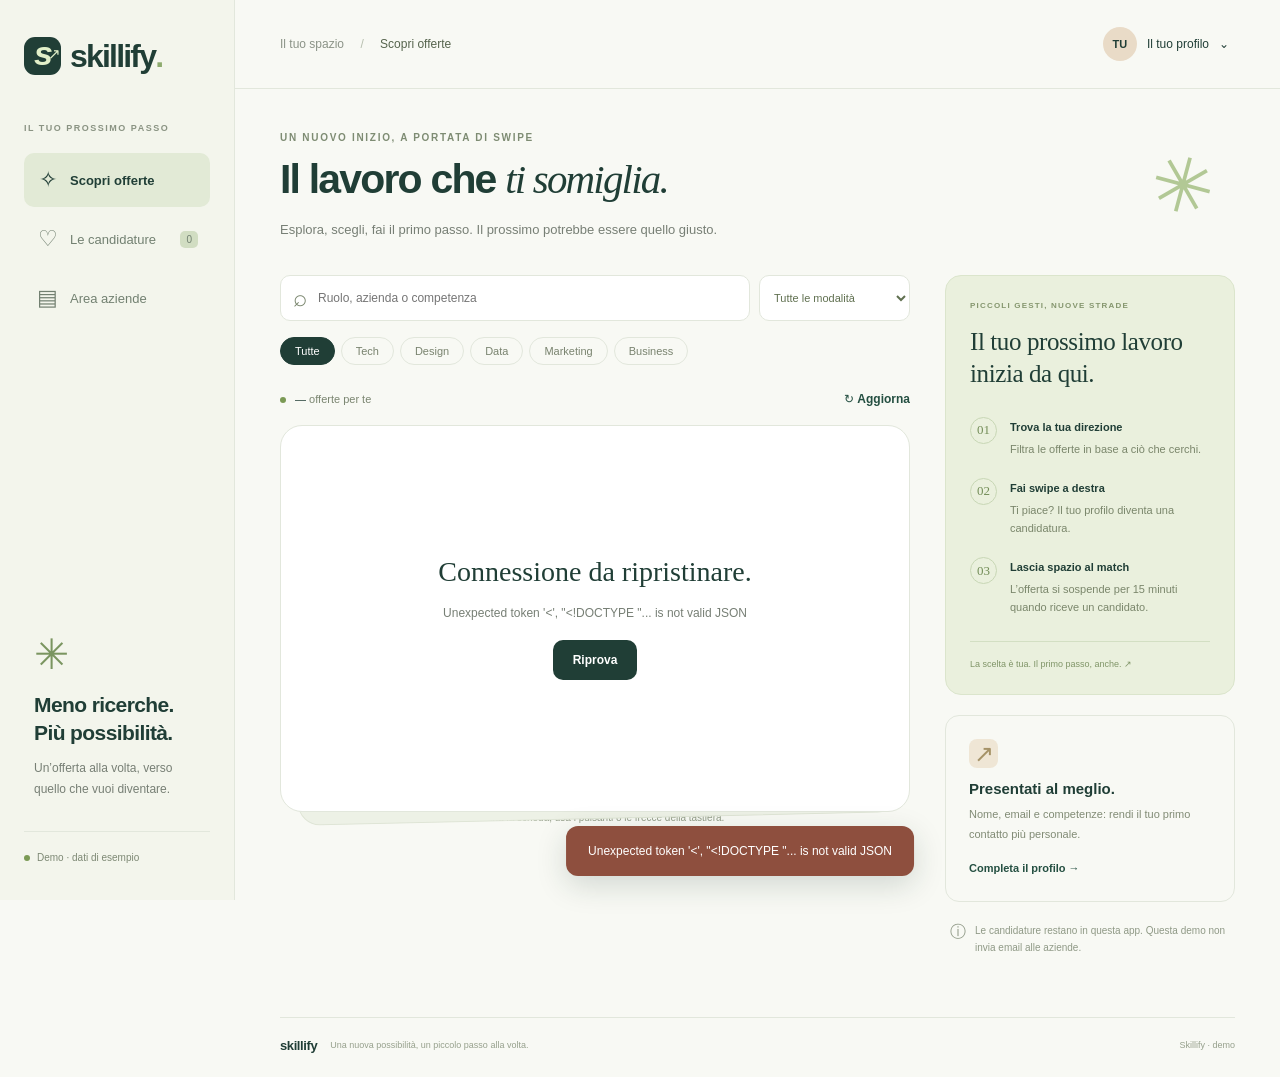
==== public/index.html @ 26acae5c "Add Skillify web interface with employer sign-in" ====
<!doctype html>
<html lang="it">
<head>
  <meta charset="UTF-8"><meta name="viewport" content="width=device-width, initial-scale=1">
  <meta name="theme-color" content="#193c34"><title>Skillify · Il lavoro che ti somiglia</title>
  <link rel="icon" href="/favicon.svg" type="image/svg+xml"><link rel="stylesheet" href="/static/style.css">
  <script src="/static/app.js" defer></script>
</head>
<body>
  <aside class="sidebar">
    <a class="brand" href="/" aria-label="Skillify, pagina iniziale"><span class="brand-mark">s<span>↗</span></span>skillify<span class="brand-dot">.</span></a>
    <div class="workspace-label">IL TUO PROSSIMO PASSO</div>
    <nav aria-label="Navigazione principale">
      <button class="nav-item active" data-view="discover"><span aria-hidden="true">✧</span> Scopri offerte</button>
      <button class="nav-item" data-view="applications"><span aria-hidden="true">♡</span> Le candidature <small id="application-count">0</small></button>
      <button class="nav-item" data-view="employer"><span aria-hidden="true">▤</span> Area aziende</button>
    </nav>
    <div class="sidebar-note"><span class="tiny-star">✳</span><strong>Meno ricerche.<br>Più possibilità.</strong><p>Un’offerta alla volta, verso quello che vuoi diventare.</p></div>
    <div class="sidebar-bottom"><span class="demo-dot"></span> Demo · dati di esempio</div>
  </aside>
  <div class="main-shell">
    <header class="topbar"><div class="breadcrumb">Il tuo spazio <span>/</span> <strong id="current-page">Scopri offerte</strong></div><button class="profile-button" id="profile-button"><span class="avatar" id="avatar">TU</span><span id="profile-label">Il tuo profilo</span><span aria-hidden="true">⌄</span></button></header>
    <main>
      <section id="discover-view" class="view">
        <div class="page-heading"><div><div class="eyebrow">UN NUOVO INIZIO, A PORTATA DI SWIPE</div><h1>Il lavoro che <em>ti somiglia.</em></h1><p>Esplora, scegli, fai il primo passo. Il prossimo potrebbe essere quello giusto.</p></div><span class="heading-symbol" aria-hidden="true">✳</span></div>
        <div class="discovery-layout">
          <div class="deck-column">
            <div class="filter-bar"><label class="search-box"><span aria-hidden="true">⌕</span><input type="search" id="search" placeholder="Ruolo, azienda o competenza" aria-label="Cerca offerte"></label><select id="mode-filter" aria-label="Modalità di lavoro"><option value="">Tutte le modalità</option><option>Remoto</option><option>Ibrido</option><option>In sede</option></select></div>
            <div class="category-bar" role="group" aria-label="Categoria"><button class="chip selected" data-category="">Tutte</button><button class="chip" data-category="Engineering">Tech</button><button class="chip" data-category="Design">Design</button><button class="chip" data-category="Data">Data</button><button class="chip" data-category="Marketing">Marketing</button><button class="chip" data-category="Business">Business</button></div>
            <div class="deck-heading"><span><span class="live-dot"></span> <strong id="available-count">—</strong> offerte per te</span><button class="text-button" id="refresh-button">↻ Aggiorna</button></div>
            <div class="card-area" id="card-area" aria-live="polite"><div class="loading">Caricamento delle offerte…</div></div>
            <div class="swipe-controls" id="swipe-controls"><button class="swipe-button skip" id="skip-button" aria-label="Salta offerta"><span aria-hidden="true">×</span><small>Passo</small></button><div class="swipe-caption">Segui il tuo istinto.<span>← passa · candidati →</span></div><button class="swipe-button apply" id="apply-button" aria-label="Candidati all’offerta"><span aria-hidden="true">♡</span><small>Mi interessa</small></button></div>
            <p class="keyboard-hint">Trascina la scheda, usa i pulsanti o le frecce della tastiera.</p>
          </div>
          <aside class="insights">
            <div class="how-card"><div class="mini-label">PICCOLI GESTI, NUOVE STRADE</div><h2>Il tuo prossimo lavoro<br>inizia da qui.</h2><div class="how-step"><span>01</span><div><strong>Trova la tua direzione</strong><p>Filtra le offerte in base a ciò che cerchi.</p></div></div><div class="how-step"><span>02</span><div><strong>Fai swipe a destra</strong><p>Ti piace? Il tuo profilo diventa una candidatura.</p></div></div><div class="how-step"><span>03</span><div><strong>Lascia spazio al match</strong><p>L’offerta si sospende per <span class="pause-duration">15 minuti</span> quando riceve un candidato.</p></div></div><div class="how-footer">La scelta è tua. Il primo passo, anche. ↗</div></div>
            <div class="profile-prompt"><span aria-hidden="true">↗</span><h3>Presentati al meglio.</h3><p>Nome, email e competenze: rendi il tuo primo contatto più personale.</p><button class="text-button" id="edit-profile">Completa il profilo →</button></div>
            <div class="local-note"><span aria-hidden="true">ⓘ</span><p>Le candidature restano in questa app. Questa demo non invia email alle aziende.</p></div>
          </aside>
        </div>
      </section>
      <section id="applications-view" class="view" hidden><div class="page-heading"><div><div class="eyebrow">I PASSI CHE HAI FATTO</div><h1>Le tue <em>candidature.</em></h1><p>Tutte le opportunità che hai scelto, raccolte in un posto.</p></div></div><div id="applications-list" class="list-stack"></div></section>
      <section id="employer-view" class="view" hidden><div class="page-heading"><div><div class="eyebrow">UNO SPAZIO PER CHI CERCA TALENTI</div><h1>Incontra il tuo <em>prossimo team.</em></h1><p>Pubblica un’offerta e gestisci le candidature ricevute.</p></div><div class="row-actions"><button class="text-button" id="admin-logout" hidden>Esci</button><button class="primary-button" id="new-job">+ Nuova offerta</button></div></div><div class="demo-banner" id="employer-note">Pannello demo locale: accessibile a chi usa questo computer. Non include account aziendali o autenticazione.</div><div class="dashboard-stats" id="dashboard-stats"></div><div id="employer-list" class="list-stack"></div></section>
      <footer>skillify<span>Una nuova possibilità, un piccolo passo alla volta.</span><span>Skillify · demo</span></footer>
    </main>
  </div>
  <dialog id="profile-dialog"><form id="profile-form"><div class="dialog-heading"><div><div class="eyebrow">PIACERE DI CONOSCERTI</div><h2>Il tuo profilo</h2></div><button type="button" class="close-button" data-close="profile-dialog" aria-label="Chiudi">×</button></div><p>Questi dati saranno visibili nel pannello aziende quando ti candidi.</p><label>Nome e cognome<input name="name" required maxlength="100" autocomplete="name" placeholder="Es. Giulia Rossi"></label><label>Email<input name="email" type="email" required maxlength="254" autocomplete="email" placeholder="nome@esempio.it"></label><label>Le tue competenze <small>(facoltativo)</small><input name="skills" maxlength="300" placeholder="Es. Python, design, comunicazione"></label><p class="form-error" id="profile-error" role="alert"></p><button class="primary-button full-width" type="submit">Salva profilo</button><small class="dialog-footnote">Il profilo è associato al browser per 30 giorni. Un altro browser o una finestra privata crea un candidato distinto.</small></form></dialog>
  <dialog id="job-dialog"><form id="job-form"><div class="dialog-heading"><div><div class="eyebrow">APRI UNA NUOVA POSSIBILITÀ</div><h2>Pubblica un’offerta</h2></div><button type="button" class="close-button" data-close="job-dialog" aria-label="Chiudi">×</button></div><div class="form-grid"><label>Ruolo<input name="title" required maxlength="100" placeholder="Frontend Developer"></label><label>Azienda<input name="company" required maxlength="100" placeholder="La tua azienda"></label><label>Località<input name="location" required maxlength="100" placeholder="Milano"></label><label>Modalità<select name="mode"><option>Ibrido</option><option>Remoto</option><option>In sede</option></select></label><label>Categoria<select name="category"><option>Engineering</option><option>Design</option><option>Data</option><option>Marketing</option><option>Business</option></select></label><label>Contratto<input name="contract" required maxlength="100" placeholder="Tempo indeterminato"></label></div><label>Retribuzione<input name="salary" required maxlength="100" placeholder="€ 30.000 – 40.000 / anno"></label><label>Competenze, separate da virgole<input name="tags" maxlength="300" placeholder="Python, SQL, API"></label><label>Descrizione<textarea name="description" rows="4" required maxlength="3000" placeholder="Racconta il ruolo e il team…"></textarea></label><p class="form-error" id="job-error" role="alert"></p><button class="primary-button full-width" type="submit">Pubblica offerta</button></form></dialog>
  <dialog id="admin-dialog"><form id="admin-form"><div class="dialog-heading"><div><div class="eyebrow">AREA AZIENDE</div><h2>Accedi al tuo spazio</h2></div><button type="button" class="close-button" data-close="admin-dialog" aria-label="Chiudi">×</button></div><p>Inserisci la password dell’area aziende per pubblicare offerte e consultare i candidati.</p><label>Password<input name="password" type="password" required maxlength="500" autocomplete="current-password"></label><p class="form-error" id="admin-error" role="alert"></p><button class="primary-button full-width" type="submit">Accedi</button></form></dialog>
  <div id="toast" class="toast" role="status" hidden></div>
</body>
</html>
---- static/style.css ----
@charset "UTF-8";
:root{--ink:#203e36;--muted:#777f75;--green:#244f41;--paper:#f8f9f4;--line:#e2e7dc;--accent:#d7edb7;--white:#fff;--coral:#d27c60;--radius:22px;font-family:Inter,"Segoe UI",Arial,sans-serif;color:var(--ink);background:var(--paper);font-synthesis:none}
*{box-sizing:border-box}body{margin:0}button,input,select,textarea{font:inherit}button,a,input,select,textarea{-webkit-tap-highlight-color:transparent}button{cursor:pointer}button:disabled{cursor:wait;opacity:.55}button:focus-visible,a:focus-visible,input:focus-visible,select:focus-visible,textarea:focus-visible{outline:3px solid #88b276;outline-offset:4px}button{color:inherit}a{color:inherit;text-decoration:none}[hidden]{display:none!important}h1,h2,h3,p{margin:0}button{border:0;background:none}input,select,textarea{max-width:100%}.sidebar{width:235px;position:fixed;inset:0 auto 0 0;border-right:1px solid var(--line);padding:37px 24px;display:flex;flex-direction:column;background:#f3f5ec}.brand{font-size:32px;font-weight:800;letter-spacing:-1.8px;display:flex;align-items:center;gap:9px}.brand-dot{color:#8daa6e;margin-left:-9px}.brand-mark{width:37px;height:38px;border-radius:11px;background:var(--ink);color:#e2f0c9;font-size:34px;line-height:32px;text-align:center;position:relative;font-style:italic}.brand-mark span{position:absolute;font-size:15px;top:1px;right:2px}.workspace-label{font-size:9px;letter-spacing:1.5px;color:#8a9383;margin:48px 0 15px;font-weight:700}.nav-item{display:flex;align-items:center;gap:11px;width:100%;padding:14px 12px;border-radius:10px;text-align:left;font-size:13px;color:#728071;margin:5px 0}.nav-item>span{font-size:22px;width:23px;text-align:center}.nav-item.active{background:#e2ead6;color:var(--ink);font-weight:700}.nav-item small{margin-left:auto;background:#d1ddc2;padding:3px 6px;border-radius:5px;font-size:10px}.sidebar-note{margin-top:auto;padding:25px 10px 30px}.tiny-star{color:#7a9560;font-size:42px;display:block;margin-bottom:12px}.sidebar-note strong{font-size:21px;line-height:1.3;letter-spacing:-.6px}.sidebar-note p{font-size:12px;color:var(--muted);line-height:1.8;margin-top:12px}.sidebar-bottom{border-top:1px solid var(--line);padding-top:20px;font-size:10px;color:#7d8874;display:flex;gap:7px;align-items:center}.demo-dot,.live-dot{width:6px;height:6px;display:inline-block;border-radius:50%;background:#7b9a55}.main-shell{margin-left:235px}.topbar{height:89px;border-bottom:1px solid var(--line);display:flex;justify-content:space-between;align-items:center;padding:0 45px}.breadcrumb{font-size:12px;color:#8b9387}.breadcrumb span{margin:0 13px;color:#b6beae}.breadcrumb strong{color:#56644d;font-weight:500}.profile-button{display:flex;align-items:center;gap:10px;font-size:12px}.avatar{width:34px;height:34px;border-radius:50%;background:#e9dbc7;display:grid;place-items:center;font-size:11px;font-weight:700}main{max-width:1320px;margin:auto;padding:43px 45px 0}.page-heading{display:flex;align-items:center;justify-content:space-between;gap:20px;margin-bottom:34px}.eyebrow{font-size:10px;letter-spacing:1.7px;font-weight:700;color:#7e8c73;margin-bottom:13px}h1{font-size:clamp(32px,3.2vw,46px);font-weight:600;letter-spacing:-1.8px;line-height:1.16}h1 em{font-family:Georgia,"Times New Roman",serif;font-weight:400}h1+p{font-size:13px;line-height:1.7;color:var(--muted);margin-top:15px}.heading-symbol{font-size:76px;line-height:1;color:#b2c895;transform:rotate(15deg);margin-right:20px}.discovery-layout{display:grid;grid-template-columns:minmax(330px,1fr) 290px;gap:35px}.filter-bar{display:flex;gap:9px}.search-box{flex:1;display:flex;align-items:center;gap:9px;background:white;border:1px solid var(--line);border-radius:10px;padding:10px 12px;min-width:0}.search-box span{font-size:24px;line-height:1;color:#7b876f}.search-box input{border:0;background:none;width:100%;font-size:12px;outline:none;color:var(--ink)}.filter-bar select{border:1px solid var(--line);border-radius:10px;font-size:11px;padding:0 10px;color:#607050;background:white;width:151px}.category-bar{display:flex;gap:6px;flex-wrap:wrap;margin:16px 0 23px}.chip{border:1px solid var(--line);border-radius:30px;padding:7px 14px;font-size:11px;color:#79836f;background:transparent}.chip.selected{background:var(--ink);border-color:var(--ink);color:white}.deck-heading{display:flex;align-items:center;justify-content:space-between;font-size:11px;color:#7a8570;margin-bottom:15px}.deck-heading .live-dot{margin-right:6px}.deck-heading strong{font-weight:500;color:var(--ink)}.text-button{font-size:12px;font-weight:600;color:var(--green);padding:4px 0}.text-button:hover{text-decoration:underline}.card-area{position:relative;min-height:387px}.card-area:before{content:"";position:absolute;inset:14px 14px -7px;border:1px solid #dfe5d6;border-radius:var(--radius);background:#edf1e6;transform:rotate(-1.3deg);z-index:0}.job-card{position:relative;background:white;border:1px solid #dce3d5;box-shadow:0 8px 28px #23423208;border-radius:var(--radius);padding:26px 28px;min-height:387px;touch-action:pan-y;user-select:none;z-index:1;transition:transform .2s,opacity .2s;overflow:hidden}.company-row{display:flex;gap:13px;align-items:center;margin-bottom:27px}.company-icon{width:48px;height:48px;border-radius:13px;display:grid;place-items:center;background:#e8eddf;color:#4a6645;font-size:16px;font-weight:700;flex-shrink:0}.company-icon.violet{background:#eeebf8;color:#7b719b}.company-icon.blue{background:#e3edf4;color:#5f829b}.company-icon.orange{background:#f8ebdb;color:#ba8b4e}.company-name{font-size:14px;font-weight:600}.company-caption{font-size:10px;color:#87917d;margin-top:4px}.category-pill{margin-left:auto;border:1px solid var(--line);border-radius:5px;padding:5px 8px;font-size:9px;color:#7d8974}.job-card h2{font-size:28px;font-weight:600;letter-spacing:-.8px;line-height:1.2}.job-meta{display:flex;gap:14px;flex-wrap:wrap;font-size:11px;color:#7c8675;margin:13px 0 17px}.tags{display:flex;gap:7px;flex-wrap:wrap;margin:19px 0}.tag{padding:6px 9px;border-radius:5px;background:#f3f5ee;font-size:10px;color:#68775a}.job-description{font-size:12px;line-height:1.8;color:#78816f;white-space:pre-line}.salary-row{display:flex;justify-content:space-between;align-items:center;gap:10px;border-top:1px solid #e9ede4;margin-top:24px;padding-top:17px;font-size:10px;color:#929a8b}.salary-row strong{font-size:13px;font-weight:600;color:var(--ink)}.swipe-stamp{position:absolute;top:95px;border:3px solid;border-radius:7px;padding:8px 14px;font-size:26px;font-weight:800;opacity:0;pointer-events:none;z-index:2}.swipe-stamp.yes{left:30px;color:#568050;transform:rotate(-15deg)}.swipe-stamp.no{right:30px;color:#cc8069;transform:rotate(15deg)}.swipe-controls{display:flex;justify-content:center;gap:35px;align-items:center;margin:27px 0 15px}.swipe-button{display:flex;flex-direction:column;align-items:center;gap:7px;font-size:10px;min-width:80px}.swipe-button>span{height:57px;width:57px;border-radius:50%;display:grid;place-items:center;font-size:31px;box-shadow:0 4px 8px #24413205;border:1px solid}.swipe-button.skip>span{border-color:#ecd6c9;background:#fff5ed;color:#c67d60}.swipe-button.apply>span{border-color:#c7d8b4;background:#e6f0d8;color:#48713d}.swipe-button:hover>span{transform:translateY(-3px)}.swipe-caption{font-family:Georgia,serif;font-style:italic;font-size:17px;text-align:center;color:#7d8a6d}.swipe-caption span{display:block;font-family:Inter,"Segoe UI",sans-serif;font-style:normal;font-size:10px;color:#9aa38f;margin-top:6px}.keyboard-hint{text-align:center;font-size:10px;color:#929c87;margin-bottom:8px}.insights{padding-top:0}.how-card{background:#eaf0dd;border:1px solid #dbe5cc;border-radius:16px;padding:25px 24px}.mini-label{font-size:8px;font-weight:700;letter-spacing:1.2px;color:#85966e}.how-card h2{font-family:Georgia,serif;font-weight:400;font-size:25px;letter-spacing:-.4px;line-height:1.3;margin:16px 0 26px}.how-step{display:flex;gap:13px;margin:20px 0}.how-step>span{font-family:Georgia,serif;font-size:13px;border:1px solid #c8d7b5;width:27px;height:27px;flex-shrink:0;border-radius:50%;display:grid;place-items:center;color:#738d58}.how-step strong{font-size:11px;font-weight:600}.how-step p{font-size:11px;line-height:1.65;color:#7a866b;margin-top:5px}.how-footer{font-size:9px;color:#809568;border-top:1px solid #d3dfc3;padding-top:17px;margin-top:25px}.profile-prompt{border:1px solid var(--line);border-radius:14px;padding:23px;margin-top:20px}.profile-prompt>span{width:29px;height:29px;border-radius:8px;background:#efe6d5;color:#a59267;font-size:24px;display:grid;place-items:center;margin-bottom:12px}.profile-prompt h3{font-size:15px;font-weight:600}.profile-prompt p{color:#818b75;font-size:11px;line-height:1.8;margin:8px 0 13px}.profile-prompt .text-button{font-size:11px}.local-note{display:flex;gap:9px;margin:20px 5px;color:#8f9986}.local-note p{font-size:10px;line-height:1.7}.local-note>span{font-size:16px}footer{border-top:1px solid var(--line);margin-top:41px;padding:20px 0 24px;display:flex;align-items:center;gap:13px;font-size:13px;font-weight:700;letter-spacing:-.4px}footer span{font-size:9px;letter-spacing:0;font-weight:400;color:#96a08c}footer span:last-child{margin-left:auto}.empty-card,.loading{position:relative;background:white;border:1px solid var(--line);border-radius:var(--radius);min-height:387px;display:flex;flex-direction:column;align-items:center;justify-content:center;text-align:center;padding:35px;z-index:1}.empty-card>span{font-size:48px;color:#92ab70;margin-bottom:18px}.empty-card h2{font-family:Georgia,serif;font-size:28px;font-weight:400}.empty-card p{max-width:360px;font-size:12px;color:var(--muted);line-height:1.8;margin:15px 0}.empty-actions{display:flex;gap:15px;flex-wrap:wrap;justify-content:center}.primary-button{background:var(--ink);color:#fff;padding:13px 20px;border-radius:10px;font-size:12px;font-weight:600;white-space:nowrap}.primary-button:hover{background:#34604e}.full-width{width:100%}.list-stack{display:grid;gap:16px}.list-card{border:1px solid var(--line);border-radius:15px;padding:23px;background:white}.list-card .company-row{margin-bottom:12px}.list-card h2{font-size:21px;letter-spacing:-.6px;margin-bottom:8px}.list-card p{font-size:12px;color:var(--muted);line-height:1.8}.list-bottom{display:flex;justify-content:space-between;align-items:center;gap:14px;flex-wrap:wrap;margin-top:15px}.status-pill{font-size:10px;border-radius:30px;padding:6px 10px;background:#e8f0dd;color:#617949}.status-pill.paused{background:#fff0d8;color:#977533}.status-pill.closed{background:#eee;color:#777}.candidate-list{border-top:1px solid var(--line);margin-top:18px;padding-top:12px}.candidate-list summary{cursor:pointer;font-size:12px;font-weight:600}.candidate-row{padding:12px 0;border-bottom:1px solid #eff1eb;font-size:12px}.candidate-row strong{display:block;margin-bottom:4px}.candidate-row a{color:var(--green);overflow-wrap:anywhere;text-decoration:underline}.candidate-row p{font-size:11px}.dashboard-stats{display:grid;grid-template-columns:repeat(3,1fr);gap:15px;margin:20px 0}.stat-box{border:1px solid var(--line);border-radius:13px;padding:18px 22px;background:white}.stat-box strong{display:block;font-family:Georgia,serif;font-weight:400;font-size:32px}.stat-box span{font-size:11px;color:var(--muted)}.demo-banner{padding:14px 18px;border:1px solid #e2d9bd;background:#f7f0dd;border-radius:10px;font-size:12px;line-height:1.7;color:#867347}.row-actions{display:flex;gap:15px}.row-actions .close-offer{color:#ac765e}dialog{border:1px solid var(--line);border-radius:20px;padding:28px;width:540px;max-width:calc(100vw - 32px);max-height:90vh;overflow:auto;color:var(--ink);box-shadow:0 25px 90px #18382c2b}dialog::backdrop{background:#20342b55;backdrop-filter:blur(3px)}.dialog-heading{display:flex;align-items:center;justify-content:space-between;margin-bottom:18px}.dialog-heading .eyebrow{font-size:8px;margin-bottom:8px}.dialog-heading h2{font-family:Georgia,serif;font-size:28px;font-weight:400}.close-button{font-size:27px;color:#8c9582;padding:2px 8px}dialog form>p{font-size:12px;line-height:1.8;color:var(--muted);margin:8px 0 20px}dialog label{display:flex;flex-direction:column;gap:7px;font-size:12px;font-weight:600;margin-bottom:15px}dialog label small{font-weight:400;color:var(--muted)}dialog input,dialog select,dialog textarea{border:1px solid #dbe1d3;border-radius:8px;padding:11px 12px;font-size:12px;font-weight:400;background:#fafbf7;color:var(--ink);width:100%}dialog textarea{resize:vertical}.dialog-footnote{display:block;font-size:10px;line-height:1.7;color:#949c89;margin-top:14px}.form-grid{display:grid;grid-template-columns:1fr 1fr;gap:0 16px}.form-error{color:#b45440!important;min-height:0}.form-error:empty{display:none}.toast{position:fixed;bottom:24px;left:calc(50% + 100px);transform:translateX(-50%);padding:16px 22px;border-radius:12px;background:var(--ink);color:white;box-shadow:0 9px 30px #1a352c2b;font-size:12px;max-width:calc(100vw - 32px);width:max-content;z-index:5;line-height:1.5}.toast.error{background:#8e4f3e}
@media(min-width:1500px){main{padding-top:55px}.job-card,.card-area{min-height:410px}.job-card{padding:33px}.how-card{padding:30px}}
@media(max-width:1150px){.sidebar{width:195px;padding:30px 17px}.main-shell{margin-left:195px}.topbar{padding:0 28px}main{padding:34px 28px 0}.discovery-layout{grid-template-columns:minmax(320px,1fr) 245px;gap:22px}.how-card{padding:22px 19px}.how-card h2{font-size:23px}.category-bar{gap:5px}.chip{padding:7px 11px}.filter-bar select{width:140px}.job-card{padding:25px}.heading-symbol{margin:0}.sidebar-note strong{font-size:20px}}
@media(max-width:940px){.sidebar{width:180px;padding:27px 13px}.main-shell{margin-left:180px}.brand{font-size:28px}.nav-item{font-size:11px;padding:12px 8px;gap:7px}.discovery-layout{grid-template-columns:1fr}.insights{display:grid;grid-template-columns:1fr 1fr;gap:16px}.how-card{grid-row:span 2}.profile-prompt{margin:0}.local-note{margin:0}.heading-symbol{font-size:50px}.toast{left:calc(50% + 80px)}.job-card,.card-area{min-height:375px}.page-heading{flex-wrap:wrap}}
@media(max-width:650px){.sidebar{position:static;width:100%;padding:19px 20px 0;border-right:0;border-bottom:1px solid var(--line)}.brand{font-size:29px}.sidebar nav{display:flex;gap:6px;margin:14px -5px 9px}.nav-item{font-size:10px;justify-content:center;padding:10px 5px;gap:5px;white-space:nowrap}.nav-item>span{font-size:17px;width:auto}.nav-item small{margin-left:0}.workspace-label,.sidebar-note,.sidebar-bottom{display:none}.main-shell{margin:0}.topbar{height:62px;padding:0 20px}.breadcrumb{font-size:10px}.breadcrumb span{margin:0 6px}.profile-button{font-size:10px;gap:7px}.avatar{width:29px;height:29px}main{padding:27px 20px 0}.page-heading{margin-bottom:25px;gap:15px}.eyebrow{font-size:8px;letter-spacing:1.3px}h1{font-size:33px;letter-spacing:-1.1px}h1+p{font-size:12px}.heading-symbol{display:none}.filter-bar select{width:126px;font-size:10px}.search-box{padding:10px 9px;gap:4px}.search-box input{font-size:10px}.chip{font-size:10px;padding:7px 10px}.category-bar{margin-bottom:21px}.card-area,.job-card{min-height:395px}.job-card{padding:23px 21px}.job-card h2{font-size:26px}.company-row{gap:10px;margin-bottom:24px}.company-name{font-size:13px}.category-pill{font-size:8px;padding:5px}.salary-row{align-items:flex-start;flex-direction:column;gap:7px}.swipe-controls{gap:15px}.swipe-caption{font-size:15px}.swipe-button{min-width:72px}.insights{grid-template-columns:1fr}.how-card{margin-top:16px}.how-card h2 br{display:none}.profile-prompt{margin-top:0}.how-step{margin:17px 0}.local-note{margin:0 5px}footer{flex-wrap:wrap;margin-top:29px;gap:8px}footer span:last-child{width:100%;margin:0}.toast{left:50%;bottom:20px}.form-grid{grid-template-columns:1fr}.dashboard-stats{gap:8px}.stat-box{padding:14px 12px}.stat-box span{font-size:9px}.list-card{padding:20px}.keyboard-hint{font-size:9px}dialog{padding:24px}.empty-card{padding:24px}}
@media(prefers-reduced-motion:reduce){*{transition:none!important;scroll-behavior:auto!important}}
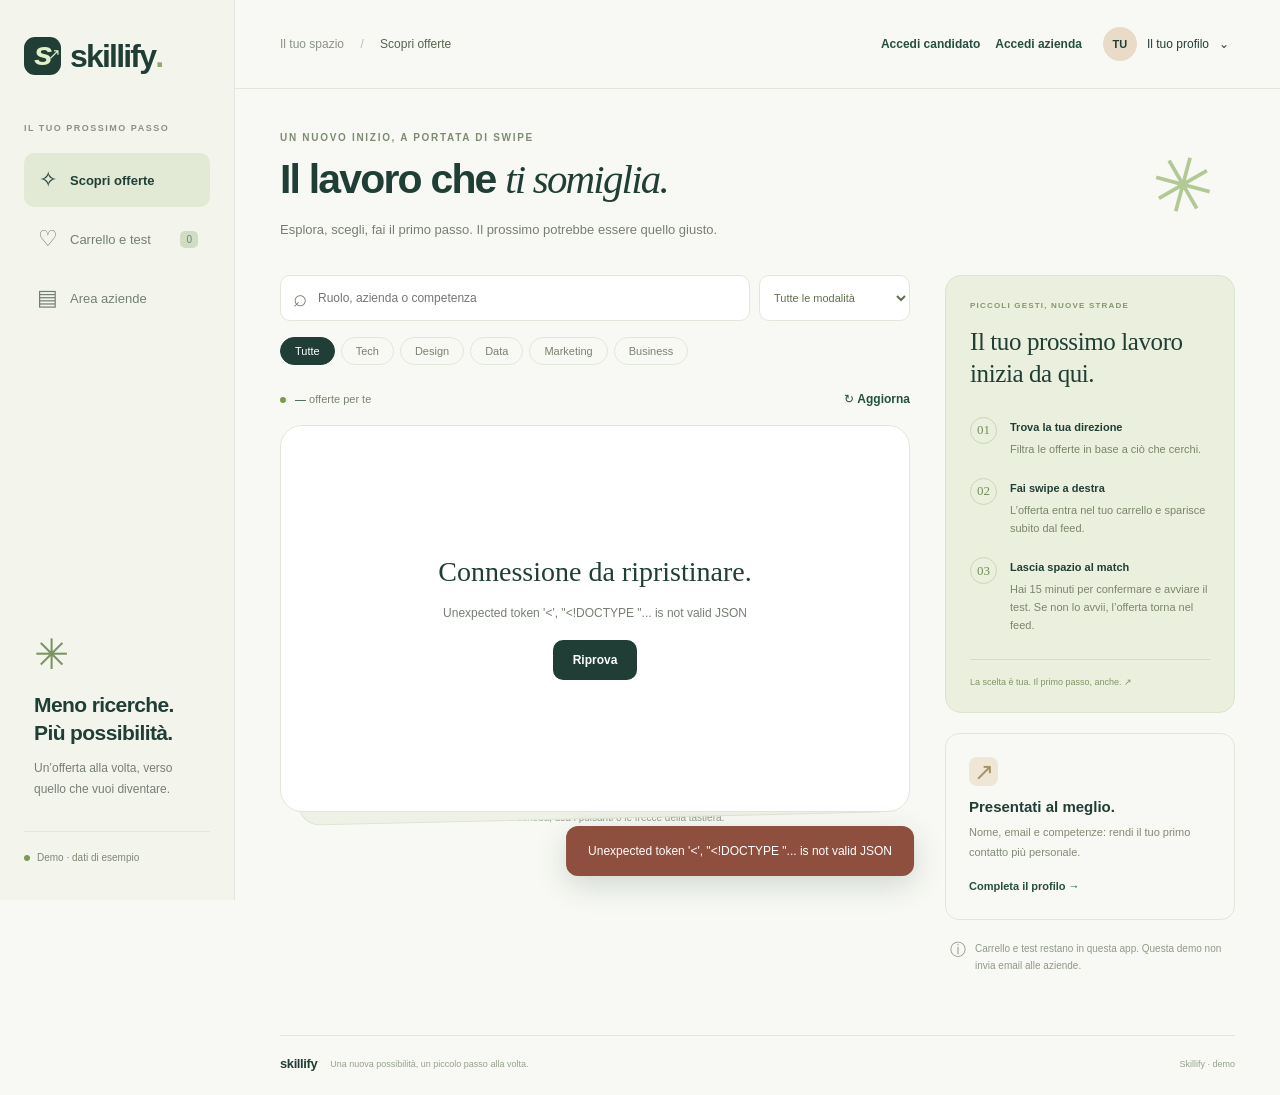
==== commit 8d0e9785: "Add separate logins, reservation cart and test room interface" ====
--- a/public/index.html
+++ b/public/index.html
@@ -12,14 +12,14 @@
     <div class="workspace-label">IL TUO PROSSIMO PASSO</div>
     <nav aria-label="Navigazione principale">
       <button class="nav-item active" data-view="discover"><span aria-hidden="true">✧</span> Scopri offerte</button>
-      <button class="nav-item" data-view="applications"><span aria-hidden="true">♡</span> Le candidature <small id="application-count">0</small></button>
+      <button class="nav-item" data-view="applications"><span aria-hidden="true">♡</span> Carrello e test <small id="application-count">0</small></button>
       <button class="nav-item" data-view="employer"><span aria-hidden="true">▤</span> Area aziende</button>
     </nav>
     <div class="sidebar-note"><span class="tiny-star">✳</span><strong>Meno ricerche.<br>Più possibilità.</strong><p>Un’offerta alla volta, verso quello che vuoi diventare.</p></div>
     <div class="sidebar-bottom"><span class="demo-dot"></span> Demo · dati di esempio</div>
   </aside>
   <div class="main-shell">
-    <header class="topbar"><div class="breadcrumb">Il tuo spazio <span>/</span> <strong id="current-page">Scopri offerte</strong></div><button class="profile-button" id="profile-button"><span class="avatar" id="avatar">TU</span><span id="profile-label">Il tuo profilo</span><span aria-hidden="true">⌄</span></button></header>
+    <header class="topbar"><div class="breadcrumb">Il tuo spazio <span>/</span> <strong id="current-page">Scopri offerte</strong></div><div class="row-actions"><button class="text-button" id="login-candidate">Accedi candidato</button><button class="text-button" id="login-employer">Accedi azienda</button><button class="text-button" id="account-logout" hidden>Esci</button><button class="profile-button" id="profile-button"><span class="avatar" id="avatar">TU</span><span id="profile-label">Il tuo profilo</span><span aria-hidden="true">⌄</span></button></div></header>
     <main>
       <section id="discover-view" class="view">
         <div class="page-heading"><div><div class="eyebrow">UN NUOVO INIZIO, A PORTATA DI SWIPE</div><h1>Il lavoro che <em>ti somiglia.</em></h1><p>Esplora, scegli, fai il primo passo. Il prossimo potrebbe essere quello giusto.</p></div><span class="heading-symbol" aria-hidden="true">✳</span></div>
@@ -33,20 +33,24 @@
             <p class="keyboard-hint">Trascina la scheda, usa i pulsanti o le frecce della tastiera.</p>
           </div>
           <aside class="insights">
-            <div class="how-card"><div class="mini-label">PICCOLI GESTI, NUOVE STRADE</div><h2>Il tuo prossimo lavoro<br>inizia da qui.</h2><div class="how-step"><span>01</span><div><strong>Trova la tua direzione</strong><p>Filtra le offerte in base a ciò che cerchi.</p></div></div><div class="how-step"><span>02</span><div><strong>Fai swipe a destra</strong><p>Ti piace? Il tuo profilo diventa una candidatura.</p></div></div><div class="how-step"><span>03</span><div><strong>Lascia spazio al match</strong><p>L’offerta si sospende per <span class="pause-duration">15 minuti</span> quando riceve un candidato.</p></div></div><div class="how-footer">La scelta è tua. Il primo passo, anche. ↗</div></div>
+            <div class="how-card"><div class="mini-label">PICCOLI GESTI, NUOVE STRADE</div><h2>Il tuo prossimo lavoro<br>inizia da qui.</h2><div class="how-step"><span>01</span><div><strong>Trova la tua direzione</strong><p>Filtra le offerte in base a ciò che cerchi.</p></div></div><div class="how-step"><span>02</span><div><strong>Fai swipe a destra</strong><p>L’offerta entra nel tuo carrello e sparisce subito dal feed.</p></div></div><div class="how-step"><span>03</span><div><strong>Lascia spazio al match</strong><p>Hai <span class="pause-duration">15 minuti</span> per confermare e avviare il test. Se non lo avvii, l’offerta torna nel feed.</p></div></div><div class="how-footer">La scelta è tua. Il primo passo, anche. ↗</div></div>
             <div class="profile-prompt"><span aria-hidden="true">↗</span><h3>Presentati al meglio.</h3><p>Nome, email e competenze: rendi il tuo primo contatto più personale.</p><button class="text-button" id="edit-profile">Completa il profilo →</button></div>
-            <div class="local-note"><span aria-hidden="true">ⓘ</span><p>Le candidature restano in questa app. Questa demo non invia email alle aziende.</p></div>
+            <div class="local-note"><span aria-hidden="true">ⓘ</span><p>Carrello e test restano in questa app. Questa demo non invia email alle aziende.</p></div>
           </aside>
         </div>
       </section>
-      <section id="applications-view" class="view" hidden><div class="page-heading"><div><div class="eyebrow">I PASSI CHE HAI FATTO</div><h1>Le tue <em>candidature.</em></h1><p>Tutte le opportunità che hai scelto, raccolte in un posto.</p></div></div><div id="applications-list" class="list-stack"></div></section>
-      <section id="employer-view" class="view" hidden><div class="page-heading"><div><div class="eyebrow">UNO SPAZIO PER CHI CERCA TALENTI</div><h1>Incontra il tuo <em>prossimo team.</em></h1><p>Pubblica un’offerta e gestisci le candidature ricevute.</p></div><div class="row-actions"><button class="text-button" id="admin-logout" hidden>Esci</button><button class="primary-button" id="new-job">+ Nuova offerta</button></div></div><div class="demo-banner" id="employer-note">Pannello demo locale: accessibile a chi usa questo computer. Non include account aziendali o autenticazione.</div><div class="dashboard-stats" id="dashboard-stats"></div><div id="employer-list" class="list-stack"></div></section>
+      <section id="applications-view" class="view" hidden><div class="page-heading"><div><div class="eyebrow">I PASSI CHE HAI FATTO</div><h1>Le tue <em>candidature.</em></h1><p>Conferma l’interesse e avvia il test entro la scadenza. Poi segui la tua candidatura.</p></div></div><div id="applications-list" class="list-stack"></div></section>
+      <section id="employer-view" class="view" hidden><div class="page-heading"><div><div class="eyebrow">UNO SPAZIO PER CHI CERCA TALENTI</div><h1>Incontra il tuo <em>prossimo team.</em></h1><p>Pubblica un’offerta e gestisci le candidature ricevute.</p></div><div class="row-actions"><button class="text-button" id="admin-logout" hidden>Esci</button><button class="primary-button" id="new-job">+ Nuova offerta</button></div></div><div class="demo-banner" id="employer-note">Ogni azienda gestisce le proprie offerte, i test e la scelta dei candidati.</div><div class="dashboard-stats" id="dashboard-stats"></div><div id="employer-list" class="list-stack"></div></section>
       <footer>skillify<span>Una nuova possibilità, un piccolo passo alla volta.</span><span>Skillify · demo</span></footer>
     </main>
   </div>
-  <dialog id="profile-dialog"><form id="profile-form"><div class="dialog-heading"><div><div class="eyebrow">PIACERE DI CONOSCERTI</div><h2>Il tuo profilo</h2></div><button type="button" class="close-button" data-close="profile-dialog" aria-label="Chiudi">×</button></div><p>Questi dati saranno visibili nel pannello aziende quando ti candidi.</p><label>Nome e cognome<input name="name" required maxlength="100" autocomplete="name" placeholder="Es. Giulia Rossi"></label><label>Email<input name="email" type="email" required maxlength="254" autocomplete="email" placeholder="nome@esempio.it"></label><label>Le tue competenze <small>(facoltativo)</small><input name="skills" maxlength="300" placeholder="Es. Python, design, comunicazione"></label><p class="form-error" id="profile-error" role="alert"></p><button class="primary-button full-width" type="submit">Salva profilo</button><small class="dialog-footnote">Il profilo è associato al browser per 30 giorni. Un altro browser o una finestra privata crea un candidato distinto.</small></form></dialog>
-  <dialog id="job-dialog"><form id="job-form"><div class="dialog-heading"><div><div class="eyebrow">APRI UNA NUOVA POSSIBILITÀ</div><h2>Pubblica un’offerta</h2></div><button type="button" class="close-button" data-close="job-dialog" aria-label="Chiudi">×</button></div><div class="form-grid"><label>Ruolo<input name="title" required maxlength="100" placeholder="Frontend Developer"></label><label>Azienda<input name="company" required maxlength="100" placeholder="La tua azienda"></label><label>Località<input name="location" required maxlength="100" placeholder="Milano"></label><label>Modalità<select name="mode"><option>Ibrido</option><option>Remoto</option><option>In sede</option></select></label><label>Categoria<select name="category"><option>Engineering</option><option>Design</option><option>Data</option><option>Marketing</option><option>Business</option></select></label><label>Contratto<input name="contract" required maxlength="100" placeholder="Tempo indeterminato"></label></div><label>Retribuzione<input name="salary" required maxlength="100" placeholder="€ 30.000 – 40.000 / anno"></label><label>Competenze, separate da virgole<input name="tags" maxlength="300" placeholder="Python, SQL, API"></label><label>Descrizione<textarea name="description" rows="4" required maxlength="3000" placeholder="Racconta il ruolo e il team…"></textarea></label><p class="form-error" id="job-error" role="alert"></p><button class="primary-button full-width" type="submit">Pubblica offerta</button></form></dialog>
+  <dialog id="profile-dialog"><form id="profile-form"><div class="dialog-heading"><div><div class="eyebrow">PIACERE DI CONOSCERTI</div><h2>Il tuo profilo</h2></div><button type="button" class="close-button" data-close="profile-dialog" aria-label="Chiudi">×</button></div><p>Questi dati saranno visibili nel pannello aziende quando ti candidi.</p><label>Nome e cognome<input name="name" required maxlength="100" autocomplete="name" placeholder="Es. Giulia Rossi"></label><label>Email<input name="email" type="email" required maxlength="254" autocomplete="email" placeholder="nome@esempio.it"></label><label>Le tue competenze <small>(facoltativo)</small><input name="skills" maxlength="300" placeholder="Es. Python, design, comunicazione"></label><p class="form-error" id="profile-error" role="alert"></p><button class="primary-button full-width" type="submit">Salva profilo</button><small class="dialog-footnote">Il profilo e i test sono associati al tuo account candidato.</small></form></dialog>
+  <dialog id="job-dialog"><form id="job-form"><div class="dialog-heading"><div><div class="eyebrow">APRI UNA NUOVA POSSIBILITÀ</div><h2>Pubblica un’offerta</h2></div><button type="button" class="close-button" data-close="job-dialog" aria-label="Chiudi">×</button></div><div class="form-grid"><label>Ruolo<input name="title" required maxlength="100" placeholder="Frontend Developer"></label><label>Azienda<input name="company" required maxlength="100" placeholder="La tua azienda"></label><label>Località<input name="location" required maxlength="100" placeholder="Milano"></label><label>Modalità<select name="mode"><option>Ibrido</option><option>Remoto</option><option>In sede</option></select></label><label>Categoria<select name="category"><option>Engineering</option><option>Design</option><option>Data</option><option>Marketing</option><option>Business</option></select></label><label>Contratto<input name="contract" required maxlength="100" placeholder="Tempo indeterminato"></label></div><label>Retribuzione<input name="salary" required maxlength="100" placeholder="€ 30.000 – 40.000 / anno"></label><label>Competenze, separate da virgole<input name="tags" maxlength="300" placeholder="Python, SQL, API"></label><label>Descrizione<textarea name="description" rows="4" required maxlength="3000" placeholder="Racconta il ruolo e il team…"></textarea></label><label>Test da svolgere<textarea name="test_brief" rows="5" required maxlength="10000" placeholder="Descrivi obiettivo, attività, criteri di valutazione e cosa consegnare…"></textarea></label><label>File del test <small>(facoltativi, massimo 5 file da 2 MB ciascuno)</small><input name="test_files" type="file" multiple></label><p class="form-error" id="job-error" role="alert"></p><button class="primary-button full-width" type="submit">Pubblica offerta</button></form></dialog>
   <dialog id="admin-dialog"><form id="admin-form"><div class="dialog-heading"><div><div class="eyebrow">AREA AZIENDE</div><h2>Accedi al tuo spazio</h2></div><button type="button" class="close-button" data-close="admin-dialog" aria-label="Chiudi">×</button></div><p>Inserisci la password dell’area aziende per pubblicare offerte e consultare i candidati.</p><label>Password<input name="password" type="password" required maxlength="500" autocomplete="current-password"></label><p class="form-error" id="admin-error" role="alert"></p><button class="primary-button full-width" type="submit">Accedi</button></form></dialog>
+
+  <dialog id="auth-dialog"><form id="auth-form"><div class="dialog-heading"><div><div class="eyebrow" id="auth-role-label">ACCESSO CANDIDATO</div><h2 id="auth-title">Accedi al tuo account</h2></div><button type="button" class="close-button" data-close="auth-dialog" aria-label="Chiudi">×</button></div><div class="row-actions"><button type="button" class="chip selected" data-auth-mode="login">Accedi</button><button type="button" class="chip" data-auth-mode="register">Crea account</button></div><p>Account separati per chi cerca lavoro e per chi offre opportunità.</p><label id="auth-name-label" hidden>Nome o ragione sociale<input name="name" maxlength="100" autocomplete="name"></label><label>Email<input name="email" type="email" required maxlength="254" autocomplete="email"></label><label>Password<input name="password" type="password" required minlength="12" maxlength="256" autocomplete="current-password"></label><p class="form-error" id="auth-error" role="alert"></p><button class="primary-button full-width" type="submit" id="auth-submit">Accedi</button><button type="button" class="text-button" id="legacy-admin" hidden>Gestisci gli annunci demo con la password precedente</button></form></dialog>
+  <dialog id="confirm-dialog"><form id="confirm-form"><div class="dialog-heading"><div><div class="eyebrow">IL TUO IMPEGNO CONTA</div><h2>Conferma il tuo interesse</h2></div><button type="button" class="close-button" data-close="confirm-dialog" aria-label="Chiudi">×</button></div><p id="confirm-context"></p><label>Perché vuoi svolgere questo test?<textarea name="motivation" required minlength="30" maxlength="2000" rows="4" placeholder="Racconta cosa ti interessa del ruolo e come ti metterai alla prova…"></textarea></label><label>Quando puoi dedicarti al test?<input name="availability" required maxlength="500" placeholder="Ad esempio: oggi dalle 17 alle 19"></label><label class="check-label"><input type="checkbox" name="commitment" required>Confermo che intendo svolgere e consegnare il test.</label><p class="form-error" id="confirm-error" role="alert"></p><button class="primary-button full-width" type="submit">Conferma interesse</button></form></dialog>
+  <dialog id="test-dialog" class="test-room"><div class="dialog-heading"><div><div class="eyebrow">IL TUO AMBIENTE DI TEST</div><h2 id="test-title"></h2></div><button type="button" class="close-button" data-close="test-dialog" aria-label="Chiudi">×</button></div><div id="test-content"></div></dialog>
   <div id="toast" class="toast" role="status" hidden></div>
 </body>
 </html>
